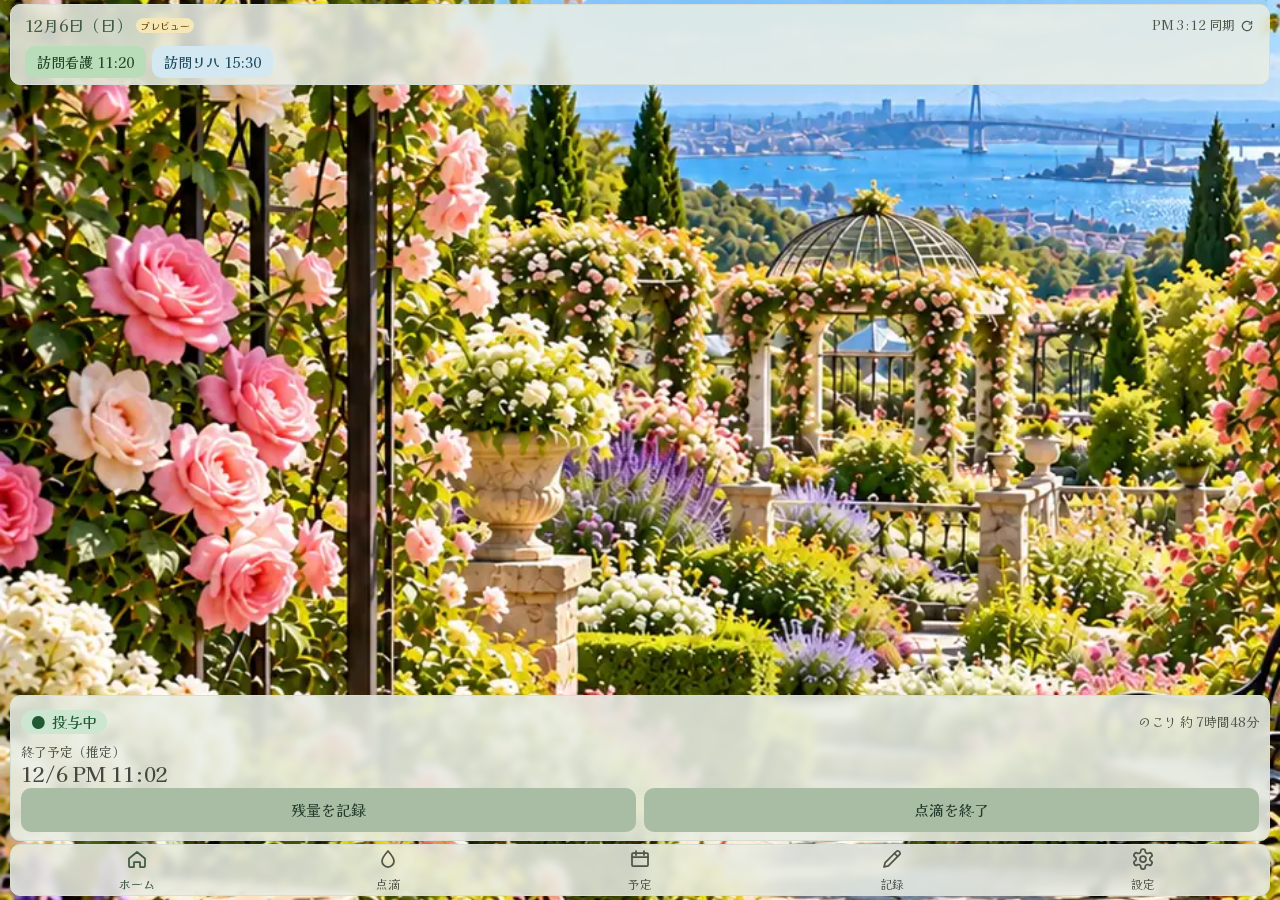
==== app/index.html @ 0fa87031 "Care Garden 試用版（架空データ・閲覧専用）" ====
<!doctype html>
<html lang="ja">
<head>
<meta charset="utf-8">
<meta name="cg-mode" content="preview-only">
<meta name="viewport" content="width=device-width, initial-scale=1, viewport-fit=cover">
<meta name="color-scheme" content="light">
<meta name="theme-color" content="#e9e2f5">
<meta name="apple-mobile-web-app-capable" content="yes">
<meta name="apple-mobile-web-app-title" content="Care Garden">
<title>Care Garden</title>
<link rel="manifest" href="manifest.webmanifest">
<link rel="stylesheet" href="css/app.css">
</head>
<body data-screen="home">
<div id="app">
  <div id="bg" aria-hidden="true"></div>
  <header id="bar">
    <div id="bar-date" class="bar-date"></div>
    <button id="bar-sync" class="bar-sync" type="button" aria-label="最新の記録を取得する"></button>
    <div id="bar-appts" class="bar-appts" role="list" aria-label="きょうの予定" hidden></div>
  </header>
  <main id="view" tabindex="-1"></main>
  <nav id="tabs" aria-label="画面の切り替え"></nav>
</div>
<div id="overlay" hidden></div>
<script type="module" src="js/main.js"></script>
</body>
</html>
---- app/css/app.css ----
/* Care Garden — 画面の基盤とテーマ（docs/ui-design-spec.md）。固定ライトテーマ（Body Garden と同じ方針）。
   画面ごとのテーマは body[data-screen] の変数で切り替える。赤は医療上の重要な警告・保存できていない記録・入力エラーだけに使う。 */

@font-face { font-family: "Kaisei Decol"; src: url("../fonts/KaiseiDecol-400.woff2") format("woff2"); font-weight: 400; font-display: swap; }
@font-face { font-family: "Kaisei Decol"; src: url("../fonts/KaiseiDecol-500.woff2") format("woff2"); font-weight: 500; font-display: swap; }

:root {
  color-scheme: light;
  --font: "Kaisei Decol", "游明朝体", "Yu Mincho", "Hiragino Mincho ProN", "Noto Serif JP", serif;
  --danger: #A12B3B;     /* 医療上の重要な警告・保存できていない記録・入力エラー */
  --amber: #8A5A00;      /* 未送信・同期できない・注意（赤にしない） */
  --radius: 12px;
  --safe-t: env(safe-area-inset-top, 0px);
  --safe-b: env(safe-area-inset-bottom, 0px);
  /* 既定＝設定（パールグレー＋ライトグリーン）。登録画面もこれ */
  /* 設定：パールグレー＋ライトグリーン（主要操作 #B9DDB8／文字 #304C36／補助 #687487） */
  --bg: #F5F6F7; --zone: #EEF0F2; --card: #EEF0F2; --main: #B9DDB8; --main-ink: #304C36; --deep: #687487; --soft: #E3E6EA;
  --ink: #2F3A40; --ink-soft: #5A6470; --line: #DDE0E4;
}
/* 点滴：ミストブルー＋バターイエロー（主要操作 #F2D77E／文字 #514624／補助 #4B91AD） */
body[data-screen="infusion"] { --bg: #F4F8F9; --zone: #E8F3F7; --card: #E8F3F7; --main: #F2D77E; --main-ink: #514624; --deep: #2F7390; --soft: #DCEBF1; --line: #D3E3EA; }
/* 記録：ソフトセージ＋ブロッサムピンク（主要操作 #EBA6BF／文字 #513044／補助 #648574） */
body[data-screen="records"] { --bg: #F7F9F6; --zone: #EDF3ED; --card: #EDF3ED; --main: #EBA6BF; --main-ink: #513044; --deep: #4A7060; --soft: #E1EBE3; --line: #DAE4DB; }
/* HOME：庭園＋フォグセージ */
body[data-screen="home"] { --zone: #E9EEE5; --card: #E9EEE5; --main: #A8BDA3; --main-ink: #243C2C; --deep: #3F5A46; --soft: #DCE5D8; --ink: #454840; --ink-soft: #50554A; --line: #D6DDD2; --bg: #E9EEE5; }

* { box-sizing: border-box; }
html, body { margin: 0; height: 100%; }
body {
  font-family: var(--font); font-weight: 400; font-size: 17px; line-height: 1.6; color: var(--ink);
  background: var(--bg); -webkit-text-size-adjust: 100%; overscroll-behavior: none;
}
button, input, select, textarea { font: inherit; color: inherit; }
h1, h2, h3 { font-family: var(--font); font-weight: 500; margin: 0; color: var(--deep); }
.num { font-variant-numeric: tabular-nums; }

#app { position: fixed; inset: 0; display: flex; flex-direction: column; overflow: hidden; }

/* 背景：HOME だけ全画面に表示。画像が無い・読めない場合は無地のまま */
#bg { position: absolute; inset: 0; background: var(--bg) center / cover no-repeat; z-index: 0; display: none; }
body[data-screen="home"] #bg { display: block; }
#bar, #view, #tabs { position: relative; z-index: 1; }

/* ---- ヘッダー・タブ ---- */
#bar { display: flex; align-items: center; justify-content: space-between; gap: 8px; min-height: calc(48px + var(--safe-t)); padding: var(--safe-t) 10px 0 16px; background: var(--bg); border-bottom: 1px solid var(--line); }
.bar-date { font-size: 17px; font-weight: 500; color: var(--deep); white-space: nowrap; }
.bar-sync { border: 0; background: transparent; min-height: 44px; padding: 0 8px; border-radius: 10px; font-size: 14px; text-align: right; line-height: 1.3; color: var(--ink-soft); display: inline-flex; align-items: center; gap: 4px; }
.bar-sync.warn { color: var(--amber); font-weight: 500; }
.bar-sync.alert { color: var(--danger); font-weight: 500; }
.bar-sync.busy { opacity: .6; }

#view { flex: 1 1 auto; min-height: 0; outline: none; }
body:not([data-screen="home"]) #view { overflow-y: auto; -webkit-overflow-scrolling: touch; padding: 12px 14px 20px; background: var(--bg); }

#tabs { display: flex; background: var(--bg); min-height: calc(56px + var(--safe-b)); padding-bottom: var(--safe-b); border-top: 1px solid var(--line); }
#tabs button { flex: 1; border: 0; background: transparent; min-height: 56px; font-size: 12px; color: var(--ink-soft); display: flex; flex-direction: column; align-items: center; justify-content: center; gap: 3px; }
#tabs button[aria-current="page"] { color: var(--deep); font-weight: 500; }
.ic { width: 24px; height: 24px; fill: none; stroke: currentColor; stroke-width: 1.75; stroke-linecap: round; stroke-linejoin: round; flex: none; }
.ic.sm { width: 16px; height: 16px; }

/* HOME：ヘッダー・タブも庭の上に浮かぶガラス風パネル（影・ぼかしは控えめ） */
body[data-screen="home"] #bar { margin: calc(var(--safe-t) + 4px) 10px 0; padding: 0 4px 0 14px; min-height: 44px; border: 1px solid var(--line); border-radius: var(--radius); }
body[data-screen="home"] #bar, body[data-screen="home"] #tabs { background: rgba(233, 238, 229, .86); -webkit-backdrop-filter: blur(4px); backdrop-filter: blur(4px); }
body[data-screen="home"] #tabs { margin: 0 10px calc(var(--safe-b) + 4px); border: 1px solid var(--line); border-radius: var(--radius); padding-bottom: 0; min-height: 52px; }
body[data-screen="home"] #tabs button { min-height: 52px; }
body[data-screen="home"] #view { display: flex; flex-direction: column; justify-content: flex-end; padding: 0 10px 3px; gap: 4px; }
@supports not ((backdrop-filter: blur(1px)) or (-webkit-backdrop-filter: blur(1px))) { body[data-screen="home"] #bar, body[data-screen="home"] #tabs, body[data-screen="home"] .panel { background: rgba(233, 238, 229, .95); } }

/* ---- パネル（カード） ---- */
.panel { background: var(--zone); border: 0; border-radius: var(--radius); padding: 14px 16px; }
body[data-screen="home"] .panel { background: rgba(233, 238, 229, .88); border: 1px solid var(--line); -webkit-backdrop-filter: blur(4px); backdrop-filter: blur(4px); }
.panel + .panel { margin-top: 10px; }

/* ---- ボタン：主要＝テーマ色のベタ塗り、補助＝淡色、弱い操作＝文字リンク。タップ領域 44px 以上 ---- */
.btn { display: flex; width: 100%; align-items: center; justify-content: center; text-align: center; min-height: 50px; padding: 8px 16px; border-radius: var(--radius); border: 0; background: var(--main); color: var(--main-ink); font-size: 18px; font-weight: 500; cursor: pointer; }
.btn.secondary, .btn.soft { background: var(--soft); color: var(--deep); font-size: 16px; }
.btn.danger { background: var(--danger); color: #fff; }
.btn:disabled { opacity: .45; cursor: default; }
.btn + .btn, .btn + .row, .row + .btn { margin-top: 12px; }
.btn.small { min-height: 44px; font-size: 16px; width: auto; display: inline-flex; padding: 4px 16px; }
.row { display: flex; gap: 12px; }
.row > * { flex: 1; min-width: 0; }
.link { background: none; border: 0; color: var(--deep); text-decoration: underline; text-underline-offset: 3px; font-size: 16px; padding: 8px 4px; min-height: 44px; cursor: pointer; }
.link-back { display: inline-flex; align-items: center; gap: 4px; text-decoration: none; font-size: 16px; min-height: 44px; padding: 0 6px 0 0; color: var(--deep); background: none; border: 0; cursor: pointer; }
.toolbar { display: flex; gap: 4px 16px; align-items: center; flex-wrap: wrap; margin: -4px 0 4px; }
.toolbar .link { text-decoration: none; padding: 0; }

/* ---- 状態（色＋文字＋記号）。赤は使わない ---- */
.state { display: inline-flex; align-items: center; gap: 6px; font-size: 16px; font-weight: 500; padding: 1px 10px; border-radius: 999px; background: #E4E7E1; color: #454840; border: 0; }
.st-idle { background: #E4E7E1; color: #454840; }
.st-run { background: #D7EBDB; color: #1F5A33; }
.st-pause { background: #F5E7B8; color: #6B4E00; }
.st-warn { background: #D03B7B; color: #fff; }   /* 投与終了・処置待ち：ピンク（白文字 4.57:1。希望の #D85B91 は 3.6:1 のため同じ色相で調整） */
.st-done { background: #DBE7F2; color: #25507A; }
.st-cancel { background: #EADFDD; color: #5E4440; }

.big { font-size: 30px; line-height: 1.25; font-weight: 500; color: var(--ink); font-variant-numeric: tabular-nums; }
.kv { display: flex; flex-wrap: wrap; justify-content: space-between; align-items: baseline; gap: 0 10px; padding: 3px 0; }
.kv .k { color: var(--ink-soft); font-size: 15px; white-space: nowrap; }
.kv .big, .kv .num { white-space: nowrap; margin-left: auto; }
.muted { color: var(--ink-soft); font-size: 15px; }
.note { font-size: 15px; color: var(--amber); }
.err { color: var(--danger); font-size: 16px; font-weight: 500; }

/* ---- 入力 ---- */
.field { margin: 12px 0; }
.field label, .field .lbl { display: block; font-size: 15px; color: var(--ink-soft); margin-bottom: 4px; }
.field input, .field select, .field textarea { width: 100%; min-height: 46px; padding: 8px 12px; border: 1px solid var(--line); border-radius: 10px; background: #fff; font-size: 17px; }
.field input:focus, .field select:focus, .field textarea:focus { outline: 2px solid var(--deep); border-color: var(--deep); }
.field .hint { font-size: 14px; color: var(--ink-soft); margin-top: 2px; }
.field .bad { color: var(--danger); font-size: 15px; font-weight: 500; margin-top: 2px; }
.seg { display: flex; flex-wrap: wrap; gap: 8px; }
.seg button { min-height: 44px; min-width: 56px; padding: 4px 14px; border: 0; border-radius: 999px; background: var(--soft); color: var(--deep); font-size: 16px; }
.seg button[aria-pressed="true"] { background: var(--main); color: var(--main-ink); font-weight: 500; }
.seg button { background: var(--zone); }

/* ---- 一覧 ---- */
.list { list-style: none; margin: 0; padding: 0; }
.list li { padding: 12px 0; border-bottom: 1px solid var(--line); }
.list li:last-child { border-bottom: 0; }
.tag { display: inline-block; font-size: 13px; padding: 0 8px; border-radius: 8px; background: var(--soft); color: var(--deep); margin-left: 6px; }
.tag.pending { background: #F5E7B8; color: #6B4E00; }

/* ---- 確認画面・メッセージ ---- */
#overlay { position: fixed; inset: 0; z-index: 50; background: rgba(40, 48, 44, .45); display: flex; align-items: flex-end; justify-content: center; }
#overlay[hidden] { display: none; }
.sheet { width: 100%; max-width: 520px; max-height: 92dvh; overflow-y: auto; background: var(--bg); border-radius: 20px 20px 0 0; padding: 18px 18px calc(18px + var(--safe-b)); }
body[data-screen="home"] .sheet { background: #F3F6F0; }
.sheet h2 { font-size: 20px; margin-bottom: 8px; }
.sheet p { margin: 8px 0; }
.sheet .btn { margin-top: 12px; }
.toast { position: fixed; left: 12px; right: 12px; bottom: calc(72px + var(--safe-b)); z-index: 60; background: #3A403A; color: #fff; border-radius: 12px; padding: 12px 16px; font-size: 16px; text-align: center; }
.sr-only { position: absolute; width: 1px; height: 1px; overflow: hidden; clip: rect(0 0 0 0); white-space: nowrap; }
:focus-visible { outline: 2px solid var(--deep); outline-offset: 2px; }

/* ---- HOME ---- */
body[data-screen="home"] .panel.hm-panel { padding: 6px 12px 10px; font-size: 14px; line-height: 1.45; }
.hm-head { display: flex; align-items: center; justify-content: space-between; gap: 8px; width: 100%; min-height: 44px; padding: 0; text-align: left; text-decoration: none; background: none; border: 0; cursor: pointer; }
.hm-head .state { white-space: nowrap; font-size: 15px; padding: 1px 10px; }
.hm-sub { font-size: 13px; color: var(--ink-soft); margin: 0; white-space: nowrap; }
.hm-end .k, .hm-row .k { display: block; font-size: 13px; color: var(--ink-soft); line-height: 1.2; white-space: nowrap; }
.hm-end .hm-val, .hm-row .hm-val { display: block; font-size: 21px; font-weight: 500; line-height: 1.25; font-variant-numeric: tabular-nums; white-space: nowrap; }
.hm-row { display: flex; align-items: baseline; justify-content: space-between; gap: 8px; padding: 1px 0; }
.hm-row .hm-val { text-align: right; }
.hm-note { margin: 0 0 2px; font-size: 14px; line-height: 1.4; }
.hm-guide { display: flex; flex-wrap: wrap; align-items: center; gap: 0 10px; margin-top: 4px; padding-top: 2px; border-top: 1px solid var(--line); font-size: 13px; line-height: 1.4; color: var(--ink); }
.hm-guide > div { min-height: 28px; display: flex; align-items: center; }
.hm-alert { display: inline-flex; align-items: center; min-height: 44px; font-size: 13px; padding: 0; color: var(--deep); font-weight: 500; text-decoration: none; background: none; border: 0; cursor: pointer; }
.hm-actions { display: grid; grid-template-columns: 1fr 1fr; gap: 8px; margin-top: 4px; }
body[data-screen="home"] .hm-actions .btn { min-height: 44px; font-size: 15px; font-weight: 500; padding: 4px 6px; margin: 0; }
body[data-screen="home"] .btn.btn-sage { background: #A8BDA3; color: #243C2C; }
body[data-screen="home"] .btn.btn-plum { background: #5F4F8A; color: #fff; }
.is-preview .bar-date::after { content: "プレビュー"; font-size: 11px; margin-left: 6px; padding: 0 6px; border-radius: 8px; background: #F5E7B8; color: #6B4E00; vertical-align: 2px; }

/* ---- 点滴 ---- */
.inf-card { padding: 12px 16px 10px; }
.inf-top { display: flex; align-items: center; justify-content: space-between; gap: 8px; }
.inf-end { margin-top: 10px; }
.inf-end .k { font-size: 14px; color: var(--ink-soft); }
.inf-end .v { font-size: 34px; line-height: 1.15; font-weight: 500; color: var(--ink); font-variant-numeric: tabular-nums; letter-spacing: .01em; }
.inf-flow { margin-top: 8px; display: flex; align-items: baseline; justify-content: space-between; }
.inf-flow .v { font-size: 22px; font-weight: 500; font-variant-numeric: tabular-nums; }
.inf-small { margin-top: 6px; font-size: 14px; color: var(--ink-soft); line-height: 1.5; }
.inf-small div + div { margin-top: 2px; }
.inf-detail { margin-top: 6px; }
.inf-detail > summary { cursor: pointer; min-height: 44px; display: flex; align-items: center; color: var(--deep); font-size: 15px; list-style: none; }
.inf-detail > summary::-webkit-details-marker { display: none; }
.inf-detail > summary::after { content: "＋"; margin-left: 6px; }
.inf-detail[open] > summary::after { content: "－"; }
.inf-actions { margin-top: 12px; }

/* ---- 点滴の履歴：1回1行のアコーディオン ---- */
.hist { padding: 8px 4px 10px; background: transparent; }
.hrow { display: grid; grid-template-columns: 14px 76px 40px 62px 38px minmax(0, 1fr); gap: 0 3px; align-items: baseline; width: 100%; }
.hrow > * { min-width: 0; white-space: nowrap; }
.hrow .r { text-align: right; }
.hhead { font-size: 12px; color: var(--ink-soft); padding: 0 6px 2px; border-bottom: 1px solid var(--line); }
.hmonth { color: var(--ink-soft); font-size: 14px; padding: 8px 6px 2px; }
.hitem { border-bottom: 1px solid var(--line); }
.hline { background: transparent; border: 0; text-align: left; padding: 0 6px; min-height: 48px; font-size: 14px; cursor: pointer; border-radius: 10px; align-items: center; }
.hline[aria-expanded="true"] { background: var(--soft); }
.hline .num { font-size: 14px; }
.hline small { font-size: 11px; margin: 0 2px; font-weight: 400; }
.hmark { font-size: 13px; }
.hdate { font-size: 13px; letter-spacing: -0.02em; }
.hpend { font-size: 13px; font-weight: 500; }
.hbody { padding: 2px 8px 10px 8px; font-size: 15px; }
.hbody[hidden] { display: none; }
.hbody .kv { padding: 1px 0; }
.hbody .kv .k { font-size: 14px; }
.acc-sec { border-top: 1px dashed var(--line); margin-top: 6px; }
.inf-actions .row .btn { font-size: 15px; padding: 8px 6px; min-height: 48px; }
.st-run { background: #CDE6D2; }

/* ==== HOME のパネルを必要最小限に（角丸・余白・枠線を小さく） ==== */
body[data-screen="home"] { --radius: 10px; }
body[data-screen="home"] #bar { margin: calc(var(--safe-t) + 4px) 10px 0; min-height: 42px; border-radius: 10px; }
body[data-screen="home"] #tabs { min-height: 50px; border-radius: 10px; margin-bottom: calc(var(--safe-b) + 4px); }
body[data-screen="home"] #tabs button { min-height: 50px; }
body[data-screen="home"] .panel.hm-panel { padding: 4px 10px 8px; border-radius: 10px; }
.hm-head { min-height: 44px; }
.hm-guide { margin-top: 2px; padding-top: 0; }
.hm-actions { margin-top: 2px; gap: 8px; }
body[data-screen="home"] .hm-actions .btn { min-height: 44px; border-radius: 10px; }

/* ==== フォーム：関連する項目を2列に（幅が足りない画面では1列に戻す） ==== */
.fgroup { margin: 14px 0 4px; }
.fgroup > h3 { font-size: 15px; color: var(--deep); font-weight: 500; margin: 0 0 2px; padding-bottom: 2px; border-bottom: 1px solid var(--line); }
.grid2 { display: grid; grid-template-columns: 1fr 1fr; gap: 0 10px; }
.grid2 > .field { min-width: 0; }
@media (max-width: 340px) { .grid2 { grid-template-columns: 1fr; } }
.grid2 .field input, .grid2 .field select { padding: 8px 8px; }

.hchg { color: var(--deep); font-size: 11px; margin-left: 1px; }
.row > .btn + .btn { margin-top: 0; }
/* 履歴の記号・状態文字は塗らず、色だけ（バッジ用の地色を使わない） */
.hmark, .hpend { background: transparent; padding: 0; border-radius: 0; }
.hmark.st-idle, .hpend.st-idle { color: #454840; } .hmark.st-run, .hpend.st-run { color: #1F5A33; } .hmark.st-pause, .hpend.st-pause { color: #6B4E00; }
.hmark.st-warn, .hpend.st-warn { color: #C23073; } .hmark.st-done, .hpend.st-done { color: #25507A; } .hmark.st-cancel, .hpend.st-cancel { color: #5E4440; }

.hm-actions.one { grid-template-columns: 1fr; }
body[data-screen="home"] .btn.btn-sage { background: #A8BDA3; color: #243C2C; }

/* ---- 予定 ---- */
.kchip { display: inline-block; font-size: 13px; font-weight: 500; padding: 1px 10px; border-radius: 999px; white-space: nowrap; }
.srow { display: flex; align-items: center; gap: 8px; width: 100%; min-height: 48px; padding: 0 6px; background: transparent; border: 0; border-bottom: 1px solid var(--line); text-align: left; font-size: 15px; cursor: pointer; flex-wrap: wrap; }
.stime { font-size: 16px; min-width: 44px; }
.sname { flex: 1; min-width: 0; overflow: hidden; text-overflow: ellipsis; white-space: nowrap; color: var(--ink-soft); font-size: 14px; }
.sdone { color: #1F5A33; }
.srow-tags { display: flex; flex-wrap: wrap; gap: 4px; margin-top: 4px; }
.srow-tags .tag { margin-left: 0; }
.telbtn { text-decoration: none; margin-top: 8px; justify-content: flex-start; gap: 6px; font-size: 18px; }
.qrow { display: flex; align-items: flex-start; gap: 10px; padding: 8px 0; min-height: 44px; border-bottom: 1px solid var(--line); }
.qbox { width: 24px; height: 24px; margin-top: 2px; flex: none; accent-color: var(--deep); }
.qtext { flex: 1; min-width: 0; }
.note-item { padding: 6px 0 8px; border-bottom: 1px solid var(--line); }
.note-item .k { color: var(--ink-soft); font-size: 13px; }
/* HOME：当日の予定ボタン（種類別の色の小さなボタン。予定のない日は出さない） */
.hm-appts { display: flex; flex-wrap: wrap; gap: 6px; margin: 2px 0 4px; }
.hm-appt { min-height: 44px; padding: 0 12px; border: 0; border-radius: 10px; font-size: 14px; font-weight: 500; cursor: pointer; white-space: nowrap; }

/* ---- 記録の時系列 ---- */
.trow { display: flex; align-items: flex-start; gap: 10px; padding: 8px 6px; border-bottom: 1px solid var(--line); }
.ttime { font-size: 14px; min-width: 42px; color: var(--ink-soft); padding-top: 1px; }
.tmain { flex: 1; min-width: 0; display: flex; flex-direction: column; }
.tlabel { font-size: 15px; }
.tdetail { font-size: 13px; color: var(--ink-soft); overflow: hidden; text-overflow: ellipsis; white-space: nowrap; }
.trow { cursor: pointer; }
.trow.open .tdetail { white-space: normal; overflow-wrap: anywhere; }
.twho { font-size: 12px; color: var(--ink-soft); text-align: right; white-space: nowrap; }
.twho .tag { display: block; margin: 2px 0 0; }

/* ---- HOME のヘッダー：日付の横に当日の予定ボタン（収まらなければ次の行へ） ---- */
#bar { flex-wrap: wrap; }
.bar-appts { flex: 1 1 100%; display: flex; flex-wrap: wrap; gap: 4px 6px; padding: 0 10px 6px 0; }
.bar-appts[hidden] { display: none; }
.bar-appts .hm-appt { min-height: 44px; padding: 0 12px; border: 0; border-radius: 10px; font-size: 14px; font-weight: 500; cursor: pointer; white-space: nowrap; }
body[data-screen="home"] .bar-date { flex: 0 1 auto; }
body[data-screen="home"] .bar-sync { margin-left: auto; }
.hm-appts { display: none; }

.donerow { padding: 6px 0; border-bottom: 1px solid var(--line); }
.donerow .sdone { font-weight: 500; }

/* ---- 点滴の準備：コンパクトに ---- */
.prep { padding: 10px 14px 12px; }
.prep-head { display: flex; align-items: baseline; justify-content: space-between; gap: 8px; margin-bottom: 2px; }
.prep-head span { font-size: 14px; color: var(--ink-soft); }
.prep-edit > summary { min-height: 32px; font-size: 14px; }
.prep .field { margin: 8px 0; }
.prep .field label { font-size: 14px; margin-bottom: 2px; }
.prep .field input, .prep .field select { min-height: 44px; }
.prep .btn { margin-top: 8px; }

.is-mock .bar-date::after { content: "試験環境"; font-size: 11px; margin-left: 6px; padding: 0 6px; border-radius: 8px; background: #DCEBDD; color: #1F5A33; vertical-align: 2px; }
/* ヘッダーを高くしない：試験・プレビューの印は小さく、予定ボタンの行は詰める */
.is-preview .bar-date::after, .is-mock .bar-date::after { font-size: 10px; padding: 0 4px; margin-left: 4px; }
.bar-appts { padding-bottom: 4px; }
body[data-screen="home"] #bar { align-content: flex-start; }

#view select[aria-label^="到着希望"] { min-height: 40px; font-size: 15px; max-width: 170px; border-radius: 8px; padding: 0 6px; }
#view input[type=time][aria-label="到着希望の時刻"] { min-height: 40px; font-size: 15px; width: 100px; border-radius: 8px; border: 1px solid var(--line); padding: 0 6px; }
#view input[aria-label="移動時間（分）"] { min-height: 40px; font-size: 15px; border-radius: 8px; border: 1px solid var(--line); padding: 0 8px; }

/* ---- 体調：4段階と症状のボタン、1行の一覧 ---- */
.cgrid { display: grid; grid-template-columns: 1fr 1fr; gap: 8px; margin-top: 6px; }
.cbtn { min-height: 56px; border: 0; border-radius: 12px; background: var(--soft); color: var(--ink); font-size: 18px; display: flex; align-items: center; justify-content: center; gap: 6px; cursor: pointer; }
.cbtn[aria-pressed="true"] { background: var(--main); color: var(--main-ink); font-weight: 500; box-shadow: inset 0 0 0 2px var(--deep); }
.cemoji { font-size: 22px; line-height: 1; }
.sgrid { display: flex; flex-wrap: wrap; gap: 8px; margin-top: 6px; }
.sbtn { min-height: 44px; padding: 0 14px; border: 0; border-radius: 999px; background: var(--soft); color: var(--deep); font-size: 16px; cursor: pointer; }
.sbtn[aria-pressed="true"] { background: var(--deep); color: #fff; }
.hrow-health { display: flex; align-items: center; gap: 10px; width: 100%; min-height: 48px; text-align: left; }
.hrow-health .htime { font-size: 14px; min-width: 42px; color: var(--ink-soft); }
.hrow-health .hcond { flex: 1; min-width: 0; font-size: 16px; overflow: hidden; text-overflow: ellipsis; white-space: nowrap; }
.hrow-health .hmemo { color: var(--ink-soft); }

/* ==== HOME ヘッダーをさらにコンパクトに（見た目は小さく、タップ領域は 44px 以上を保つ） ==== */
body[data-screen="home"] #bar { padding: 2px 8px 0 14px; min-height: 0; align-content: flex-start; row-gap: 0; }
body[data-screen="home"] .bar-date { line-height: 34px; font-size: 16px; }
body[data-screen="home"] .bar-sync { min-height: 34px; height: 34px; padding: 0 6px; position: relative; font-size: 13px; }
body[data-screen="home"] .bar-sync::after { content: ""; position: absolute; inset: -9px -4px -7px; }   /* 見た目は 34px、タップ領域は 44px */
body[data-screen="home"] .bar-appts { padding: 2px 0 6px; gap: 6px; }
body[data-screen="home"] .bar-appts .hm-appt { min-height: 32px; height: 32px; padding: 0 12px; font-size: 14px; position: relative; overflow: visible; }
body[data-screen="home"] .bar-appts .hm-appt::after { content: ""; position: absolute; inset: -6px -3px; }   /* 見た目は 32px、タップ領域は 44px */

/* ---- 月次の体調サマリー ---- */
.msum { margin: 10px 0 0; background: var(--zone); border-radius: var(--radius); padding: 0 14px; }
.msum-line { display: flex; align-items: center; min-height: 48px; font-size: 15px; cursor: pointer; list-style: none; padding: 8px 0; }
div.msum .msum-line { cursor: default; }
details.msum > summary::-webkit-details-marker { display: none; }
details.msum > summary::after { content: "＋"; margin-left: auto; padding-left: 8px; color: var(--deep); }
details.msum[open] > summary::after { content: "－"; }
.msum-body { padding: 0 0 10px; }

.msum-line { font-size: 14px; }
body[data-screen="home"] .bar-appts { pointer-events: none; }
body[data-screen="home"] .bar-appts .hm-appt { pointer-events: auto; }
body[data-screen="home"] .bar-date { line-height: 36px; }
body[data-screen="home"] .bar-sync { min-height: 36px; height: 36px; }

/* ---- 説明の優先度：.fine＝繰り返しの一般説明（読めるが目立たない。11px以上＝可読性の下限）、終了処置の DONE ---- */
.fine { font-size: 11px; line-height: 1.45; color: var(--ink-soft); margin: 4px 0 0; opacity: .92; }
.btn-done { min-height: 72px; font-size: 24px; letter-spacing: .08em; background: var(--deep); color: #fff; }

/* 「？」で開く説明（D） */
.why { display: inline-block; margin-left: 4px; vertical-align: middle; }
.why > summary { font-size: 0; list-style: none; cursor: pointer; width: 44px; height: 44px; display: inline-flex; align-items: center; justify-content: center; color: var(--deep); }
.why > summary::-webkit-details-marker { display: none; }
.why > summary::before { content: "？"; display: inline-flex; width: 24px; height: 24px; align-items: center; justify-content: center; border-radius: 50%; border: 1px solid currentColor; font-size: 13px; }
.why[open] { display: block; margin: 0; }
.why[open] > summary { display: inline-flex; }
.why-body { font-size: 14px; color: var(--ink-soft); padding: 2px 0 6px; line-height: 1.5; }

/* FORGET（実施したか不明）：完了でも警告でもない、落ち着いた色 */
.state.st-unknown { background: #E6E3EE; color: #433C5C; }
.cl-two { display: grid; grid-template-columns: 1fr 1fr; gap: 10px; }
.btn-forget { min-height: 72px; font-size: 20px; letter-spacing: .04em; background: #E6E3EE; color: #433C5C; }
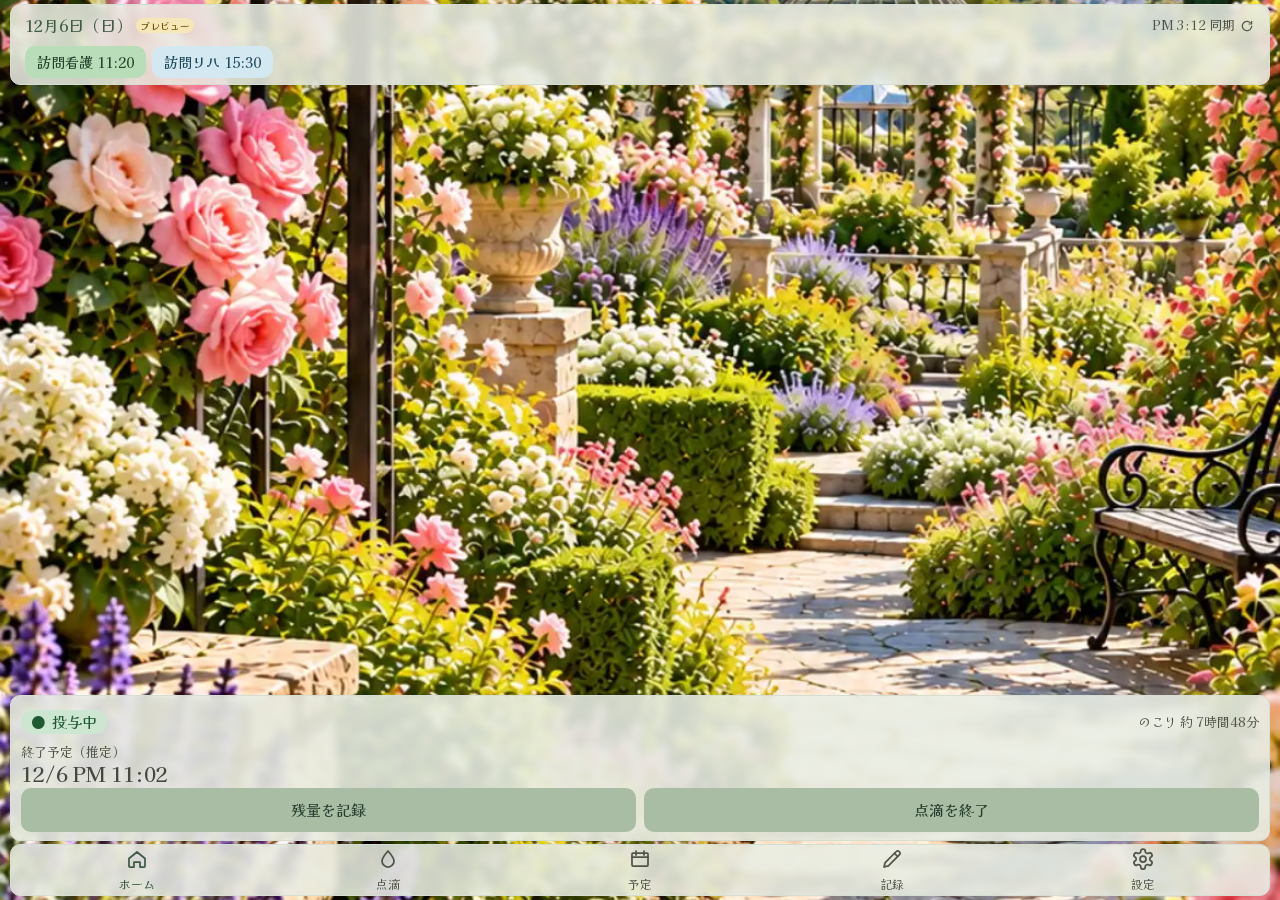
==== commit 1ffa90f4: "試用版を更新：木曜夕方の背景・正式アイコン" ====
--- a/app/index.html
+++ b/app/index.html
@@ -9,6 +9,7 @@
 <meta name="apple-mobile-web-app-capable" content="yes">
 <meta name="apple-mobile-web-app-title" content="Care Garden">
 <title>Care Garden</title>
+<link rel="apple-touch-icon" href="icons/apple-touch-icon.png">
 <link rel="manifest" href="manifest.webmanifest">
 <link rel="stylesheet" href="css/app.css">
 </head>
